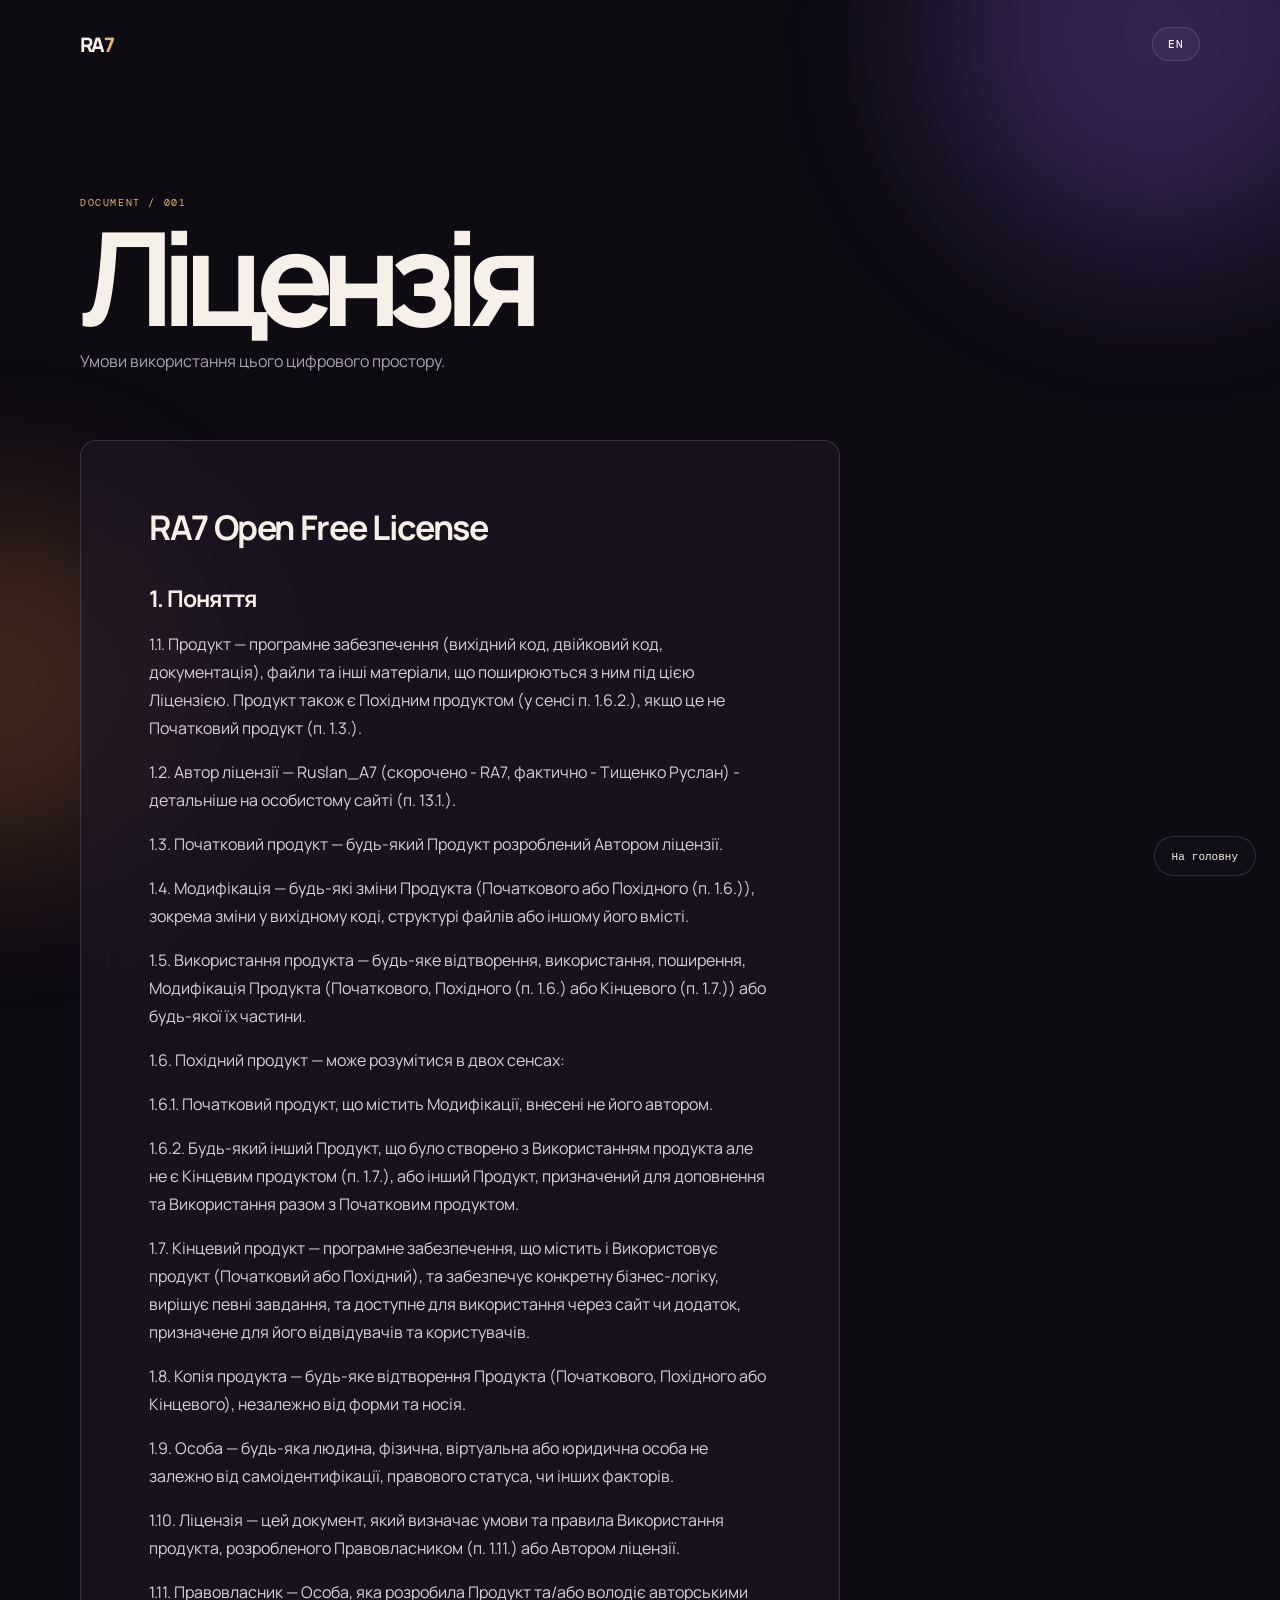
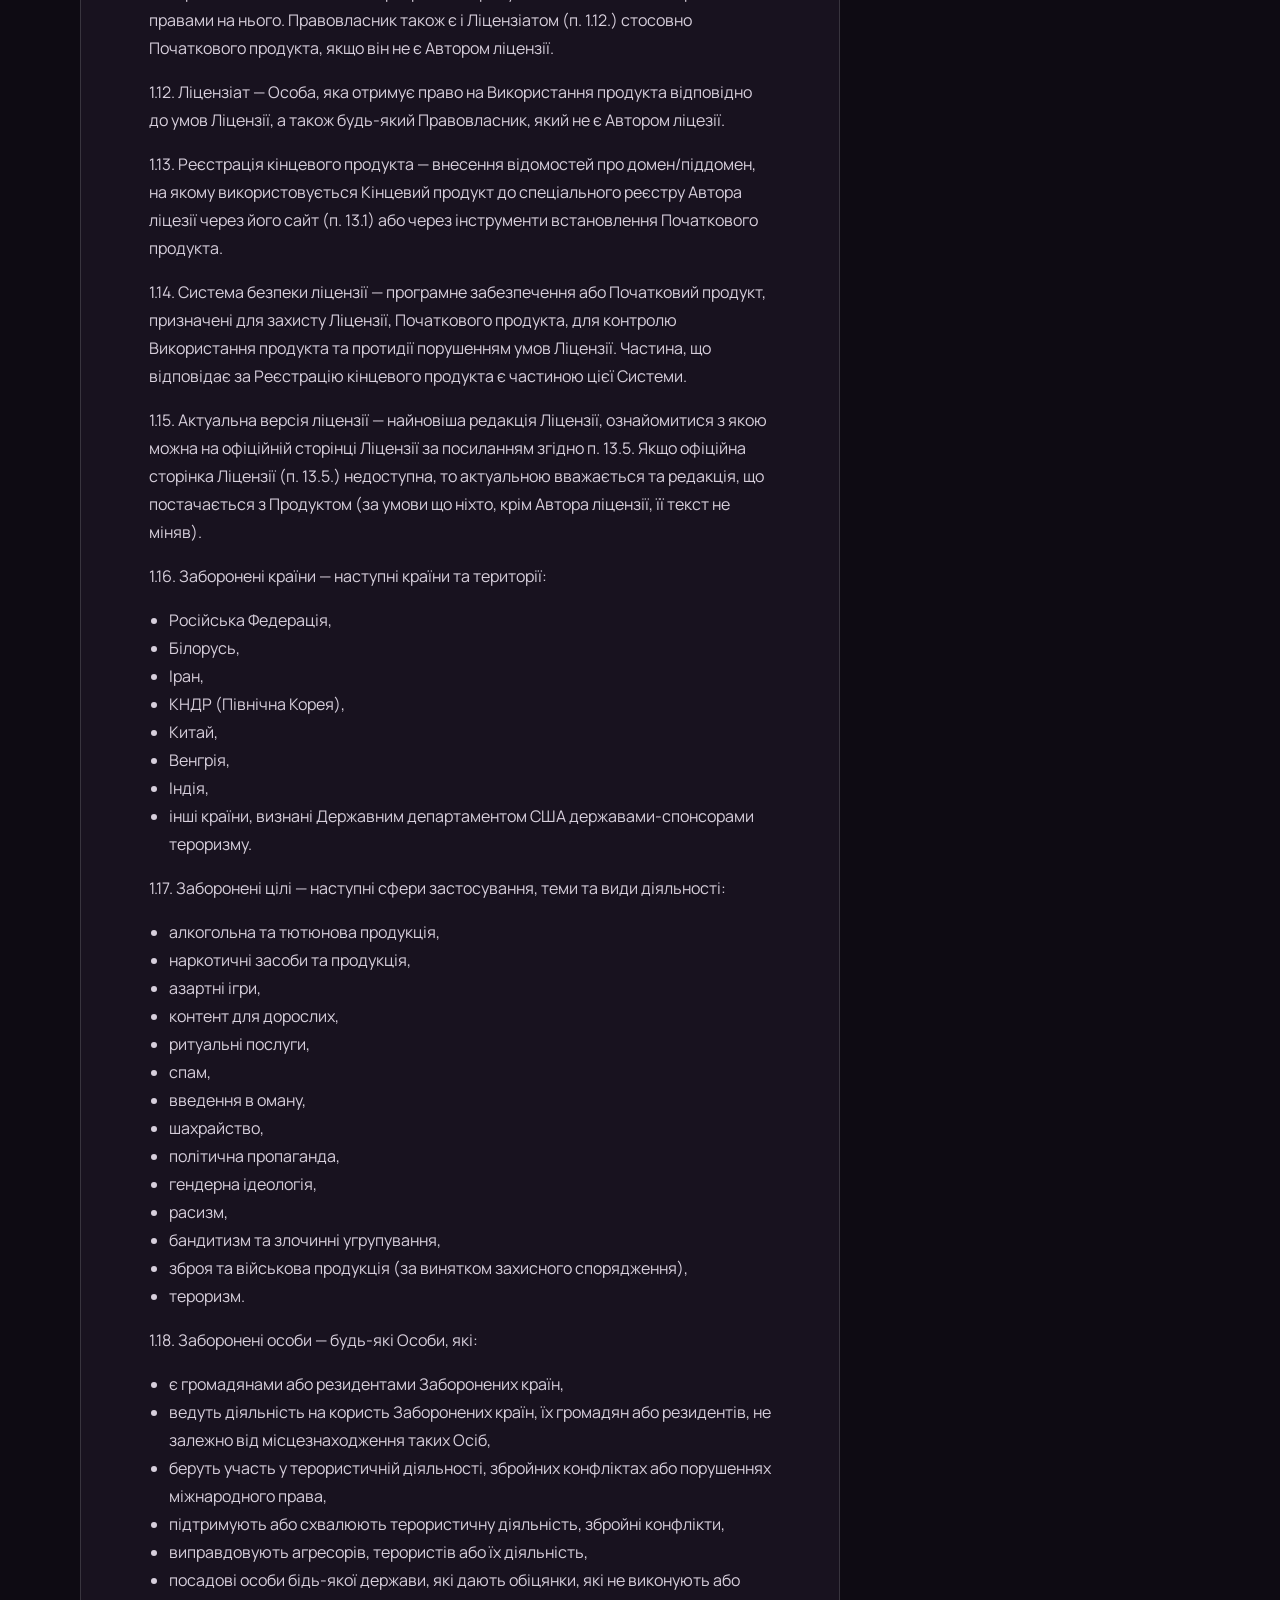
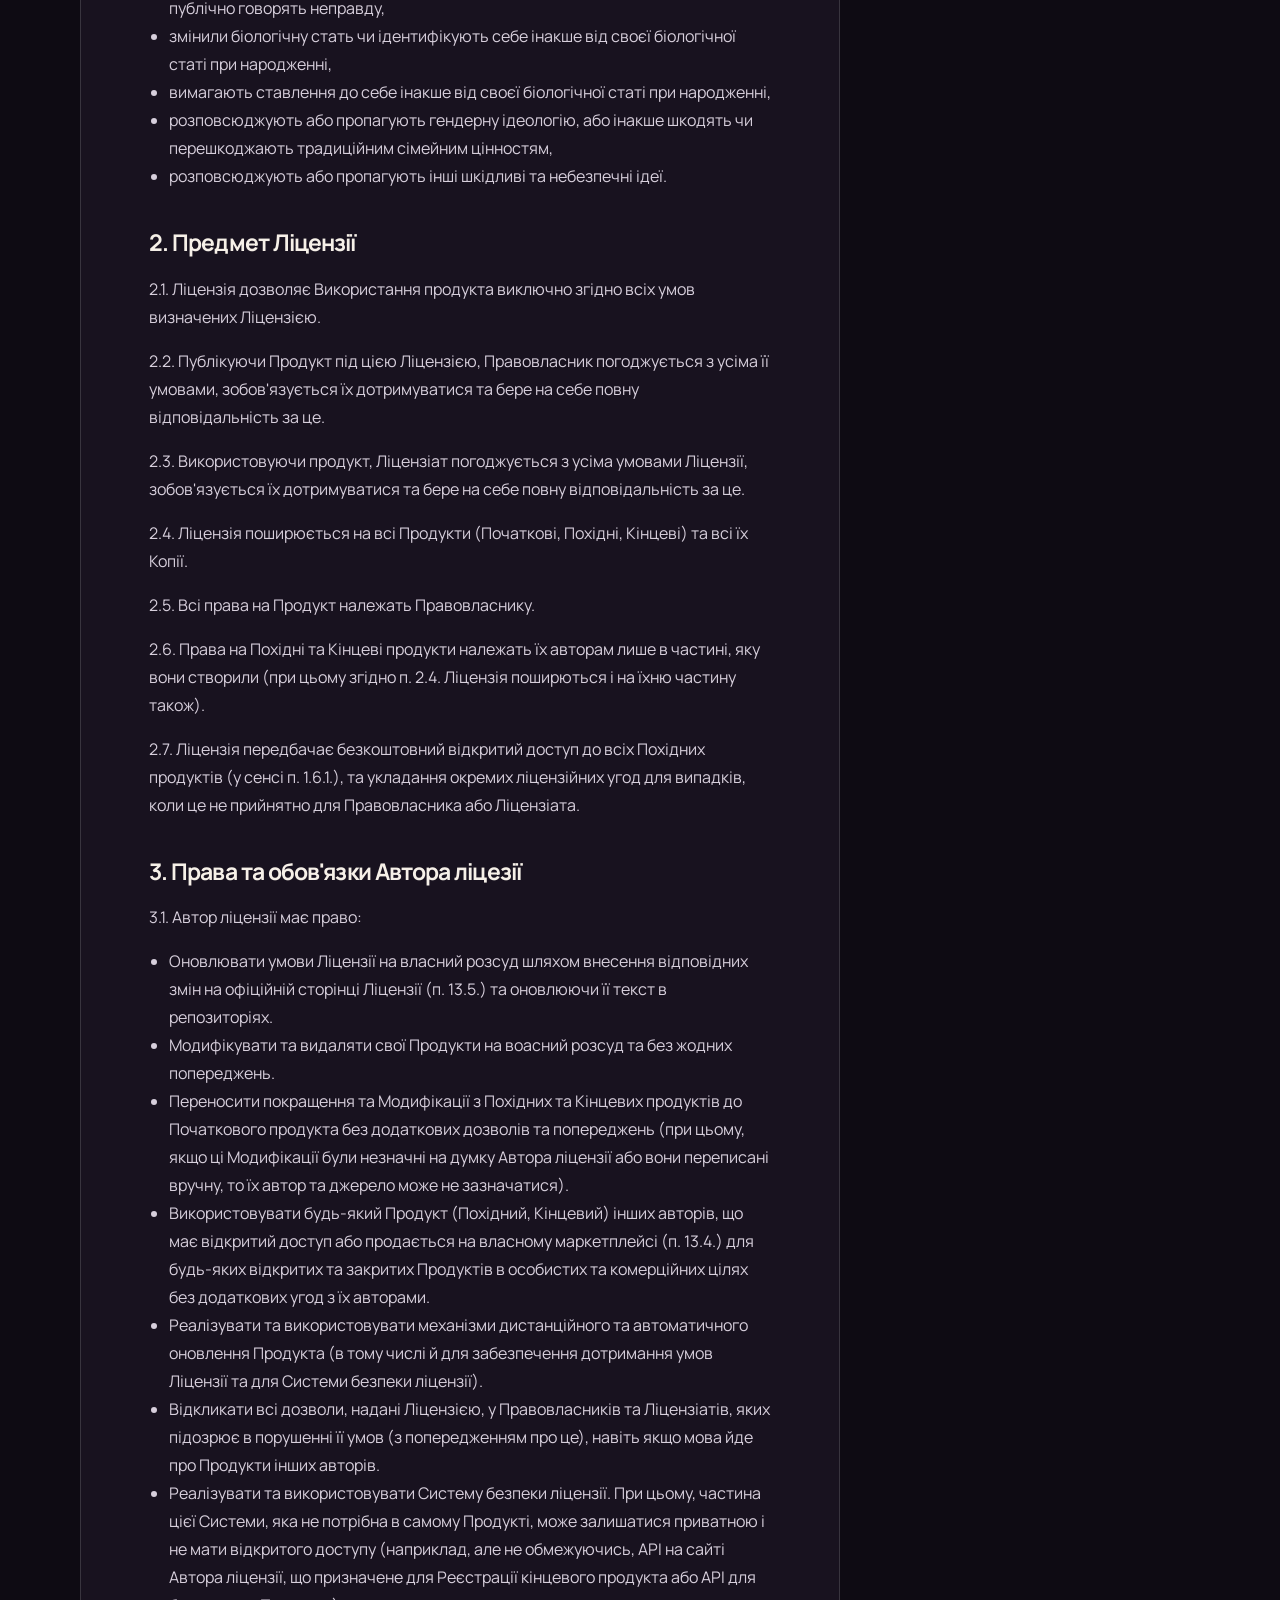
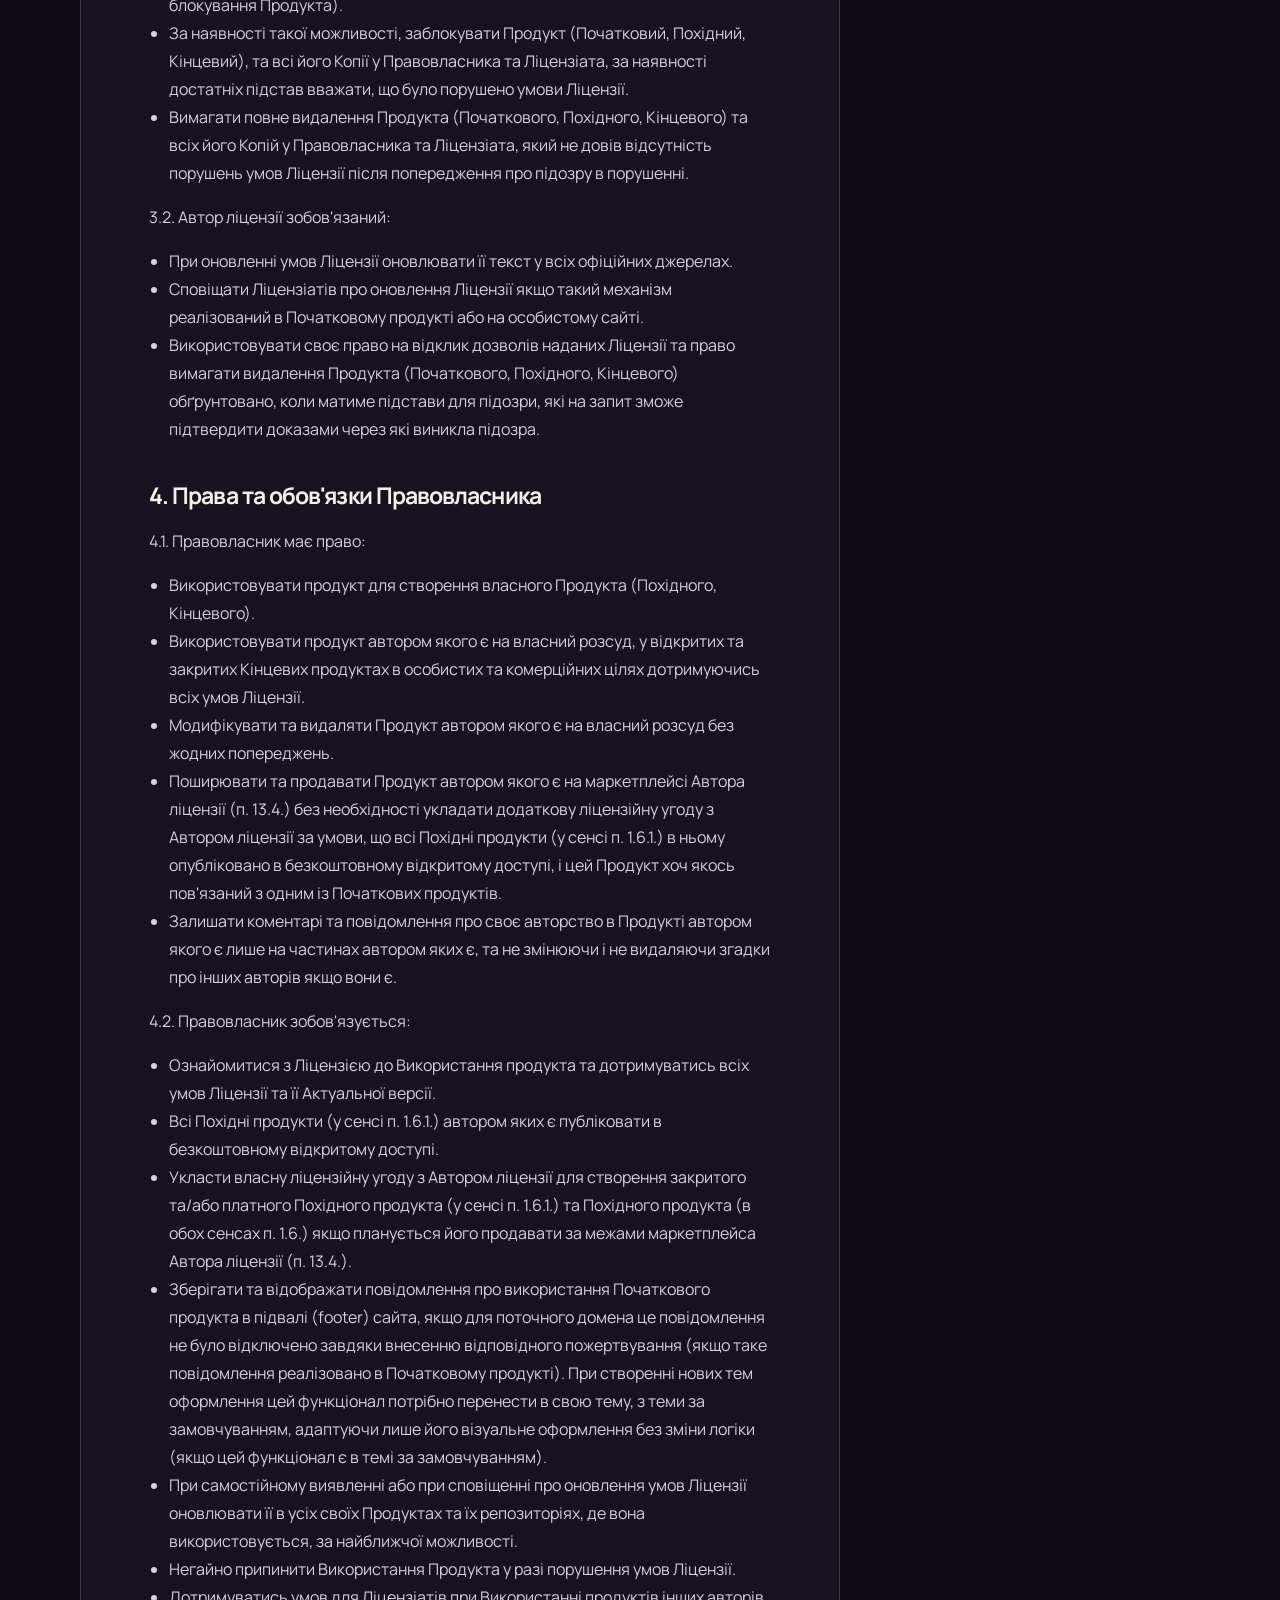
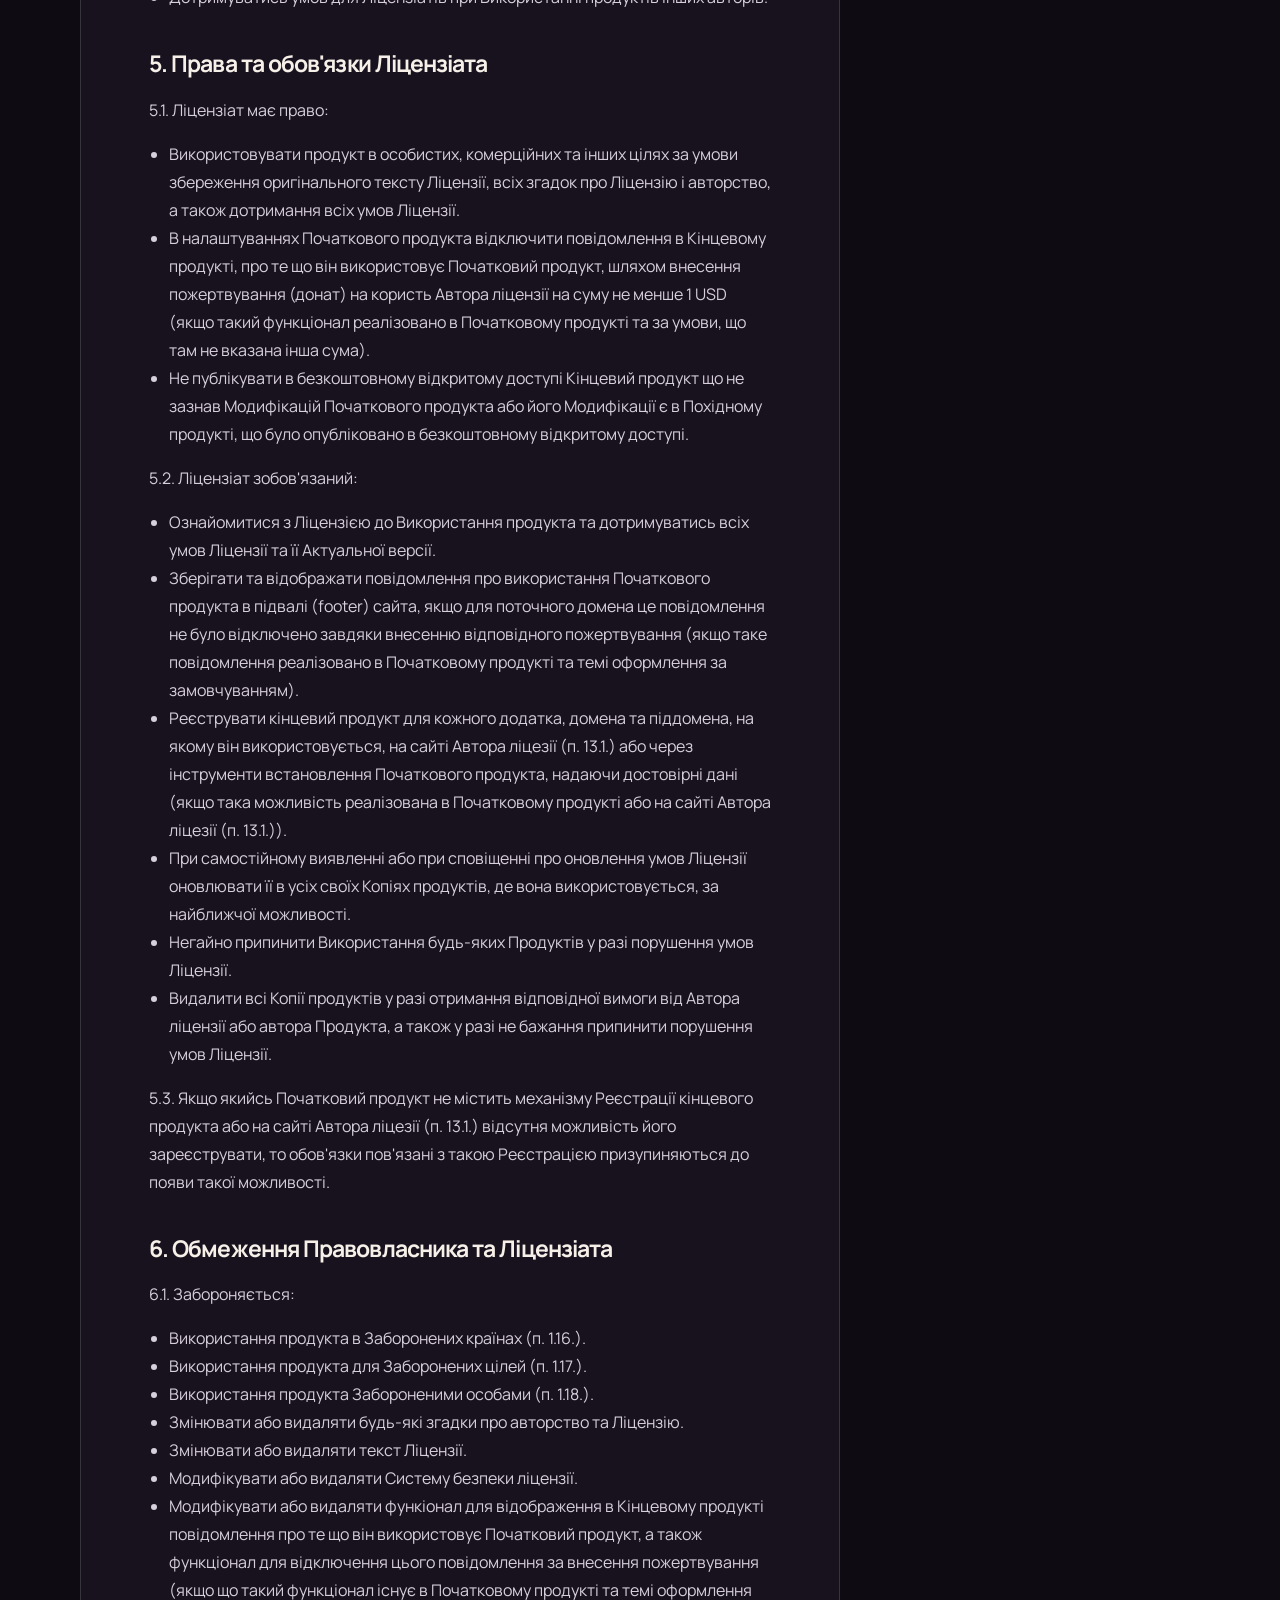
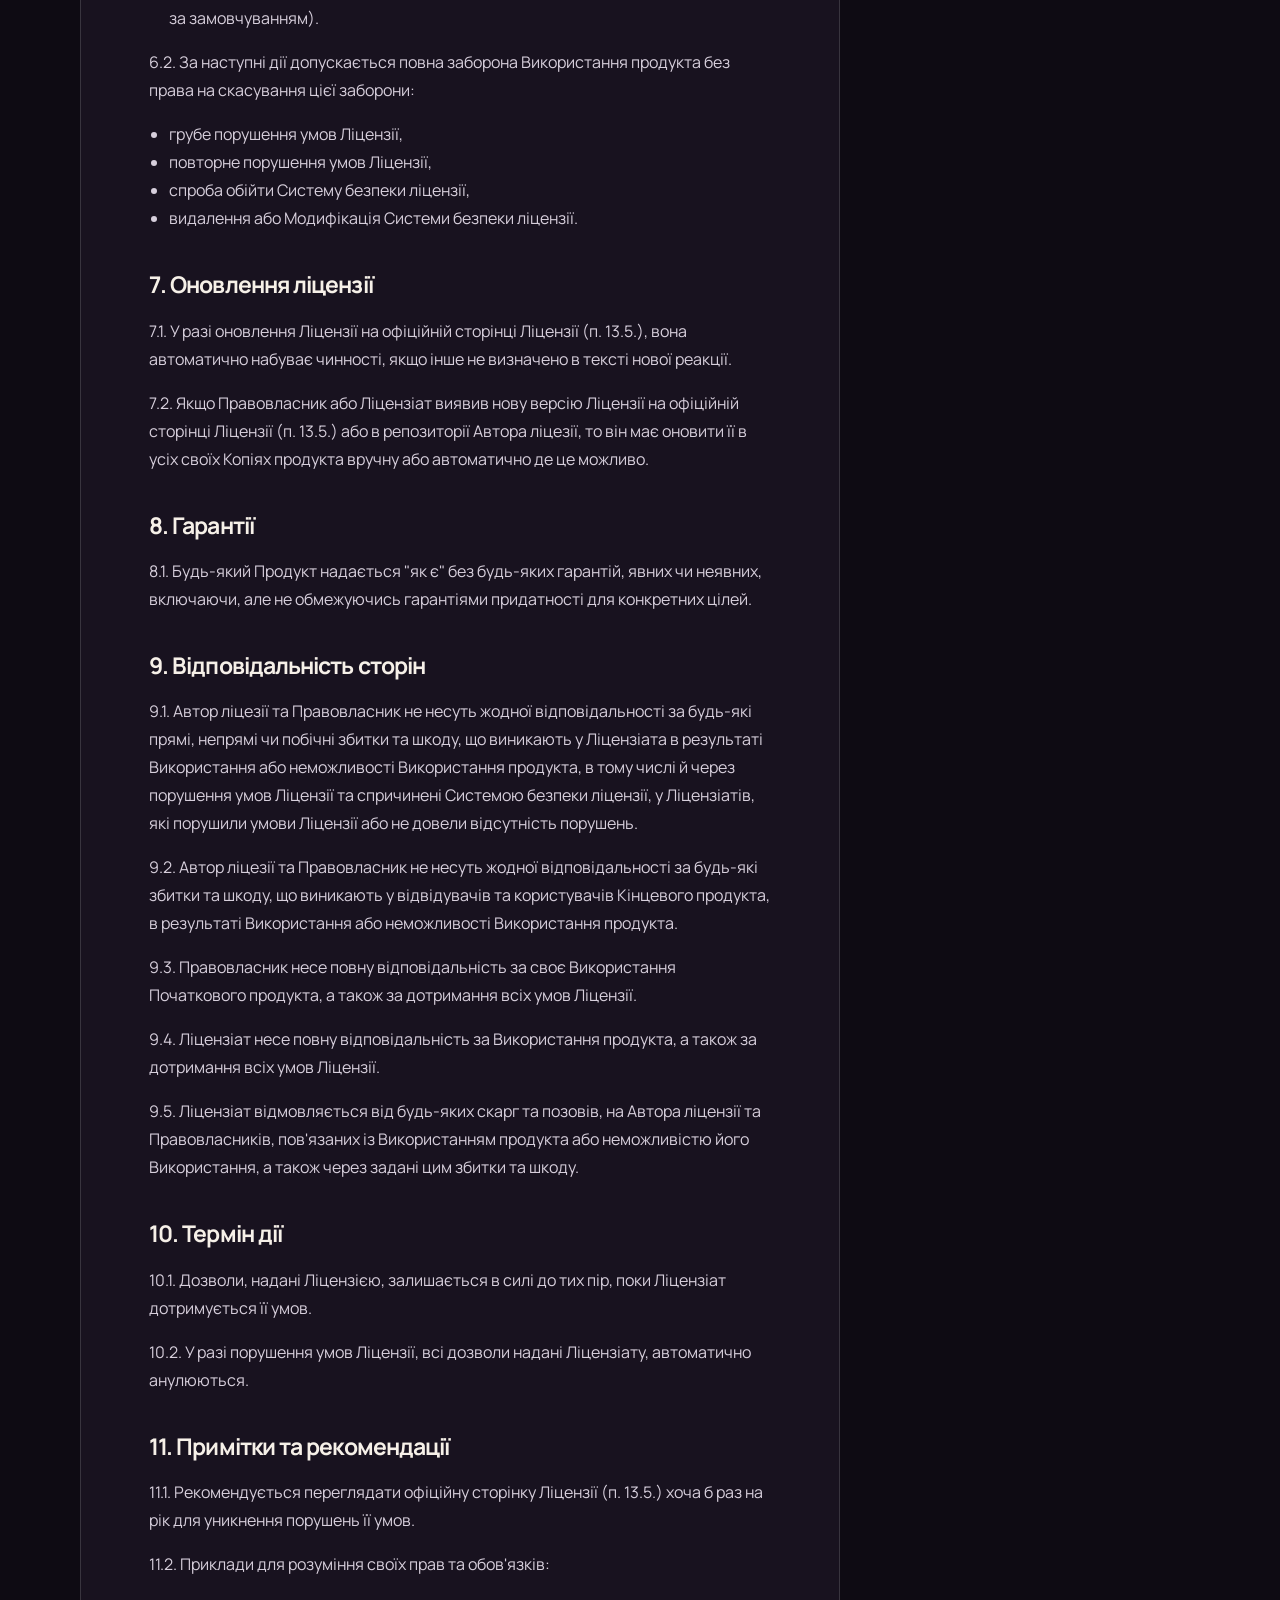
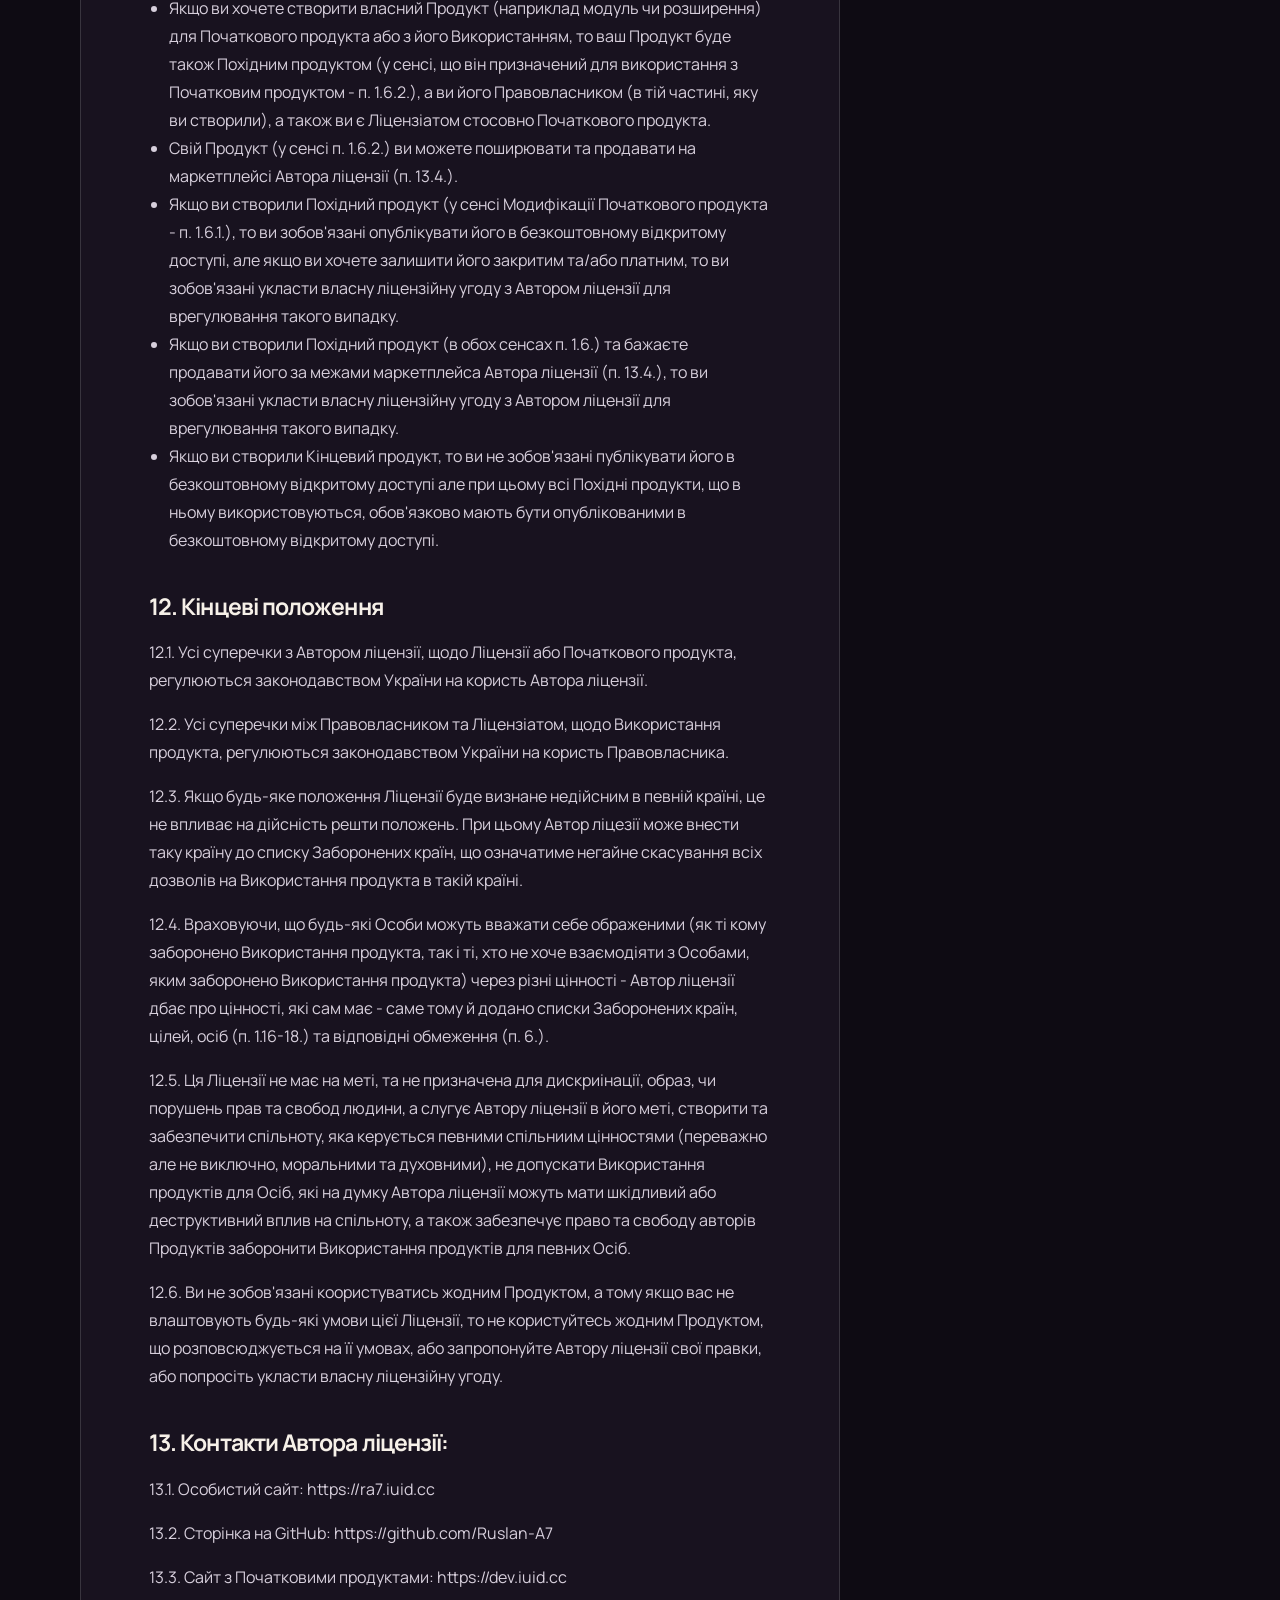
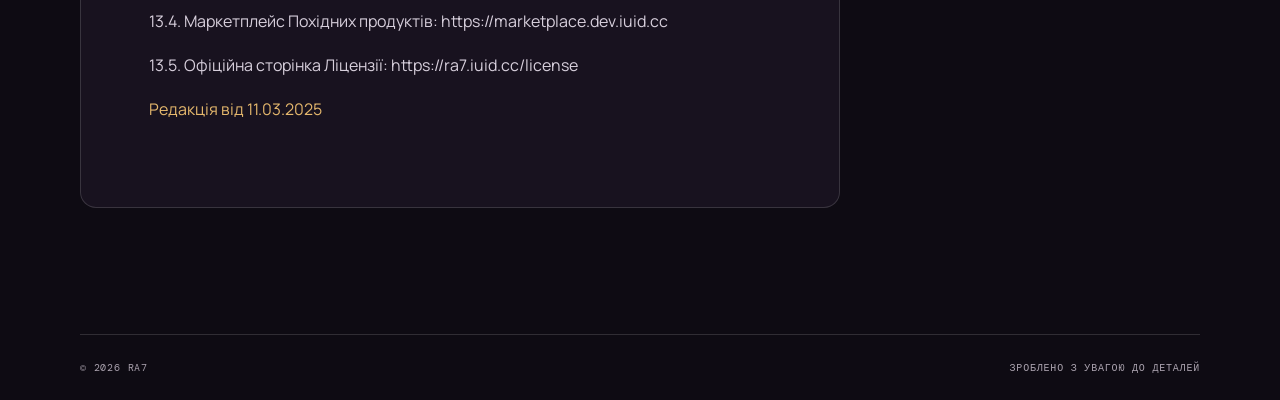
==== license/index.html @ 9a55452e "test" ====
<!doctype html>
<html lang="uk">
<head>
  <meta charset="UTF-8">
  <meta name="viewport" content="width=device-width, initial-scale=1.0">
  <meta name="theme-color" content="#0e0b13">
  <link rel="manifest" href="/manifest.json">
  <link rel="icon" href="/assets/avatar.svg" type="image/svg+xml">
  <link rel="stylesheet" href="/styles.css">
  <title>Ліцензія — RA7</title>
</head>
<body data-page="license">
  <div class="ambient ambient-one"></div>
  <div class="ambient ambient-two"></div>
  <header class="topbar shell">
    <a class="brand" href="/" aria-label="RA7 — головна">RA<span>7</span></a>
    <button class="language-switch" type="button" aria-label="Змінити мову" data-language-toggle>EN</button>
  </header>
  <main class="license-page shell">
    <div class="license-heading"><p class="section-kicker">DOCUMENT / 001</p><h1 data-i18n="licenseTitle">Ліцензія</h1><p data-i18n="licenseIntro">Умови використання цього цифрового простору.</p></div>
    <article class="license-paper" data-license-content><p>Loading...</p></article>
  </main>
  <a class="floating-home" href="/" data-i18n="homeButton">На головну <span>↗</span></a>
  <button class="floating-top" type="button" data-scroll-top aria-label="Вверх">↑ <span data-i18n="topButton">Вверх</span></button>
  <footer class="site-footer shell"><span>© 2026 RA7</span><span data-i18n="footerText">Зроблено з увагою до деталей</span></footer>
  <script src="/app.js" defer></script>
</body>
</html>
---- styles.css ----
@import url('https://fonts.googleapis.com/css2?family=DM+Mono:wght@400;500&family=Manrope:wght@400;500;600;700;800&display=swap');

:root { --ink: #f6f0e8; --muted: #aaa2ae; --bg: #0e0b13; --panel: rgba(31, 24, 39, .66); --line: rgba(255,255,255,.14); --gold: #e5b86d; --violet: #9d6aff; --ease: cubic-bezier(.22,.61,.36,1); }
* { box-sizing: border-box; }
html { scroll-behavior: smooth; }
body { margin: 0; min-width: 320px; color: var(--ink); background: var(--bg); font-family: 'Manrope', sans-serif; overflow-x: hidden; }
a { color: inherit; text-decoration: none; }
button { font: inherit; color: inherit; }
.shell { width: min(1120px, calc(100% - 48px)); margin: 0 auto; }
.ambient { position: fixed; z-index: -1; pointer-events: none; filter: blur(80px); opacity: .25; border-radius: 50%; }
.ambient-one { width: 35vw; height: 35vw; top: -15vw; right: -8vw; background: var(--violet); }
.ambient-two { width: 28vw; height: 28vw; bottom: 4vh; left: -14vw; background: #d77c39; }
.topbar { height: 88px; display: flex; justify-content: space-between; align-items: center; position: relative; z-index: 2; }
.brand { font-size: 20px; font-weight: 800; letter-spacing: -.08em; }
.brand span { color: var(--gold); }
.language-switch { cursor: pointer; border: 1px solid var(--line); background: rgba(255,255,255,.04); border-radius: 99px; padding: 9px 15px; font: 500 11px 'DM Mono', monospace; letter-spacing: .1em; transition: .25s ease; }
.language-switch:hover { border-color: var(--gold); color: var(--gold); }
.card-scroll { height: 185vh; }
.card-stage { position: sticky; top: 0; height: 100vh; display: grid; place-items: center; perspective: 1800px; }
.card-hint { position: absolute; top: 16vh; color: var(--muted); font: 10px 'DM Mono', monospace; letter-spacing: .14em; text-transform: uppercase; transition: opacity .4s; }
.profile-card { width: min(460px, calc(100vw - 48px)); aspect-ratio: .69; position: relative; transform-style: preserve-3d; transform: rotateY(calc(var(--turn, 0) * 180deg)) rotateX(calc(var(--tilt, 0) * 1deg)) translateY(calc(var(--lift, 0) * -1px)); transition: transform .1s linear; }
.card-face { position: absolute; inset: 0; border: 1px solid rgba(255,255,255,.22); border-radius: 22px; overflow: hidden; backface-visibility: hidden; display: flex; flex-direction: column; padding: 28px; background: linear-gradient(145deg, rgba(68,49,84,.72), rgba(16,13,21,.86)); box-shadow: 0 35px 90px rgba(0,0,0,.42), inset 0 1px 0 rgba(255,255,255,.1); }
.card-face::after { content: ''; position: absolute; inset: 0; opacity: .11; pointer-events: none; background-image: linear-gradient(120deg, transparent 28%, rgba(255,255,255,.5) 50%, transparent 72%); background-size: 250% 100%; animation: sheen 8s var(--ease) infinite; }
.card-back { transform: rotateY(180deg); background: linear-gradient(145deg, rgba(28,23,39,.95), rgba(57,38,54,.78)); }
.card-noise { position: absolute; inset: 0; opacity: .07; background-image: url("data:image/svg+xml,%3Csvg viewBox='0 0 180 180' xmlns='http://www.w3.org/2000/svg'%3E%3Cfilter id='n'%3E%3CfeTurbulence type='fractalNoise' baseFrequency='.8' numOctaves='3' stitchTiles='stitch'/%3E%3C/filter%3E%3Crect width='100%25' height='100%25' filter='url(%23n)' opacity='.55'/%3E%3C/svg%3E"); pointer-events: none; }
.card-topline, .card-footer { position: relative; z-index: 1; display: flex; justify-content: space-between; font: 10px 'DM Mono', monospace; letter-spacing: .1em; color: rgba(246,240,232,.62); }
.portrait-wrap { position: relative; z-index: 1; width: 158px; height: 158px; margin: auto auto 28px; border: 1px solid rgba(229,184,109,.6); padding: 8px; border-radius: 50%; box-shadow: 0 0 0 10px rgba(229,184,109,.06), 0 20px 55px rgba(0,0,0,.35); }
.portrait-wrap img { display: block; width: 100%; height: 100%; border-radius: 50%; object-fit: cover; }
.identity { position: relative; z-index: 1; }
.eyebrow, .section-kicker { margin: 0 0 12px; color: var(--gold); font: 10px 'DM Mono', monospace; letter-spacing: .16em; text-transform: uppercase; }
h1, h2, p { margin-top: 0; }
.identity h1 { margin: 0; font-size: clamp(44px, 8vw, 68px); line-height: .92; letter-spacing: -.08em; }
.handle { margin: 14px 0 0; color: var(--muted); font: 12px 'DM Mono', monospace; }
.card-footer { margin-top: auto; align-items: center; }
.status-dot { width: 7px; height: 7px; display: block; border-radius: 50%; background: #b4e58e; box-shadow: 0 0 12px #b4e58e; }
.back-content { position: relative; z-index: 1; margin: auto 0; }
.back-content h2 { margin: 0 0 24px; font-size: clamp(30px, 5vw, 43px); line-height: 1.03; letter-spacing: -.07em; }
em { color: var(--gold); font-style: normal; }
.bio { max-width: 320px; color: var(--muted); font-size: 13px; line-height: 1.65; }
.contacts { margin-top: 30px; border-top: 1px solid var(--line); }
.contacts a { display: flex; justify-content: space-between; padding: 13px 0; border-bottom: 1px solid var(--line); font-size: 12px; transition: color .2s; }
.contacts a:hover, .text-link:hover { color: var(--gold); }
.scroll-progress { position: absolute; right: 0; bottom: 16vh; height: 1px; width: 90px; background: var(--line); }
.scroll-progress span { display: block; width: 0; height: 100%; background: var(--gold); }
.under-card { min-height: 70vh; padding: 16vh 0 10vh; border-top: 1px solid var(--line); }
.under-card h2 { max-width: 600px; margin-bottom: 25px; font-size: clamp(44px, 8vw, 92px); line-height: .92; letter-spacing: -.09em; }
.under-card > p:not(.section-kicker) { max-width: 360px; color: var(--muted); line-height: 1.65; font-size: 14px; }
.text-link { display: inline-flex; gap: 32px; margin-top: 34px; padding-bottom: 8px; border-bottom: 1px solid var(--gold); font: 12px 'DM Mono', monospace; }
.site-footer { display: flex; justify-content: space-between; padding: 26px 0; color: var(--muted); border-top: 1px solid var(--line); font: 10px 'DM Mono', monospace; letter-spacing: .08em; text-transform: uppercase; }
.license-page { min-height: calc(100vh - 150px); padding: 12vh 0 14vh; }
.license-heading { max-width: 720px; margin-bottom: 68px; }
.license-heading h1 { margin-bottom: 18px; font-size: clamp(56px, 11vw, 130px); line-height: .85; letter-spacing: -.1em; }
.license-heading > p:last-child { color: var(--muted); }
.license-paper { max-width: 760px; padding: clamp(28px, 6vw, 68px); border: 1px solid var(--line); border-radius: 16px; background: var(--panel); backdrop-filter: blur(20px); line-height: 1.75; color: #d7cfdc; }
.license-paper h1, .license-paper h2, .license-paper h3 { color: var(--ink); line-height: 1.1; letter-spacing: -.04em; }
.license-paper h1 { font-size: 34px; } .license-paper h2 { margin-top: 40px; font-size: 23px; }
.license-paper a { color: var(--gold); text-decoration: underline; text-underline-offset: 4px; }
.license-paper ul { padding-left: 20px; }
.floating-home, .floating-top { position: fixed; right: 24px; z-index: 3; display: inline-flex; gap: 15px; align-items: center; border: 1px solid var(--line); border-radius: 99px; background: rgba(18,14,24,.8); backdrop-filter: blur(16px); padding: 12px 17px; font: 11px 'DM Mono', monospace; transition: .25s ease; }
.floating-home { bottom: 24px; } .floating-top { bottom: 76px; cursor: pointer; opacity: 0; transform: translateY(10px); pointer-events: none; } .floating-top.is-visible { opacity: 1; transform: none; pointer-events: auto; }
.floating-home:hover, .floating-top:hover { border-color: var(--gold); color: var(--gold); }
@keyframes sheen { 0%, 35% { background-position: 150% 0; } 65%, 100% { background-position: -150% 0; } }
@media (max-width: 600px) { .shell { width: min(100% - 32px, 1120px); } .topbar { height: 72px; } .card-face { padding: 22px; } .portrait-wrap { width: 125px; height: 125px; } .card-hint { top: 11vh; } .scroll-progress { right: 16px; bottom: 12vh; width: 60px; } .site-footer { gap: 20px; flex-direction: column; } .license-page { padding-top: 8vh; } .license-heading { margin-bottom: 40px; } .floating-home, .floating-top { right: 16px; } }
@media (prefers-reduced-motion: reduce) { html { scroll-behavior: auto; } *, *::before, *::after { animation-duration: .01ms !important; transition-duration: .01ms !important; } }
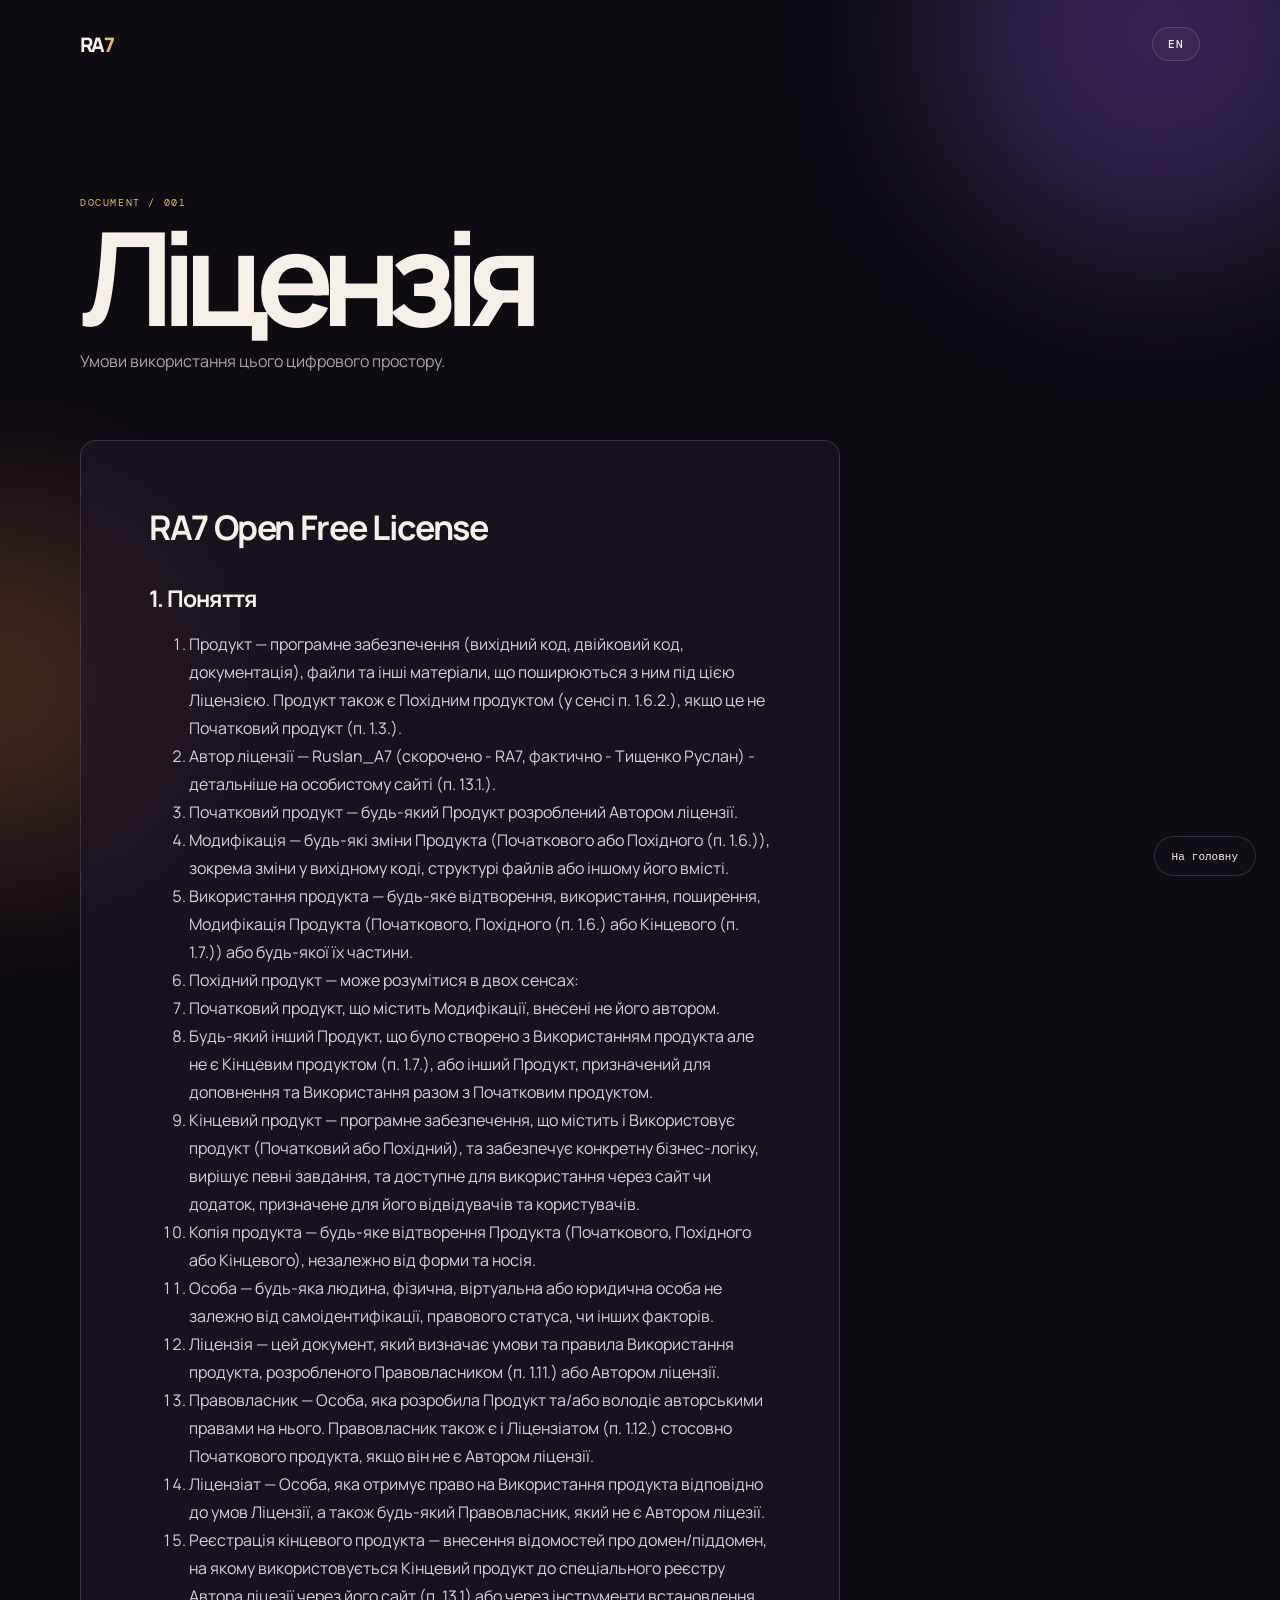
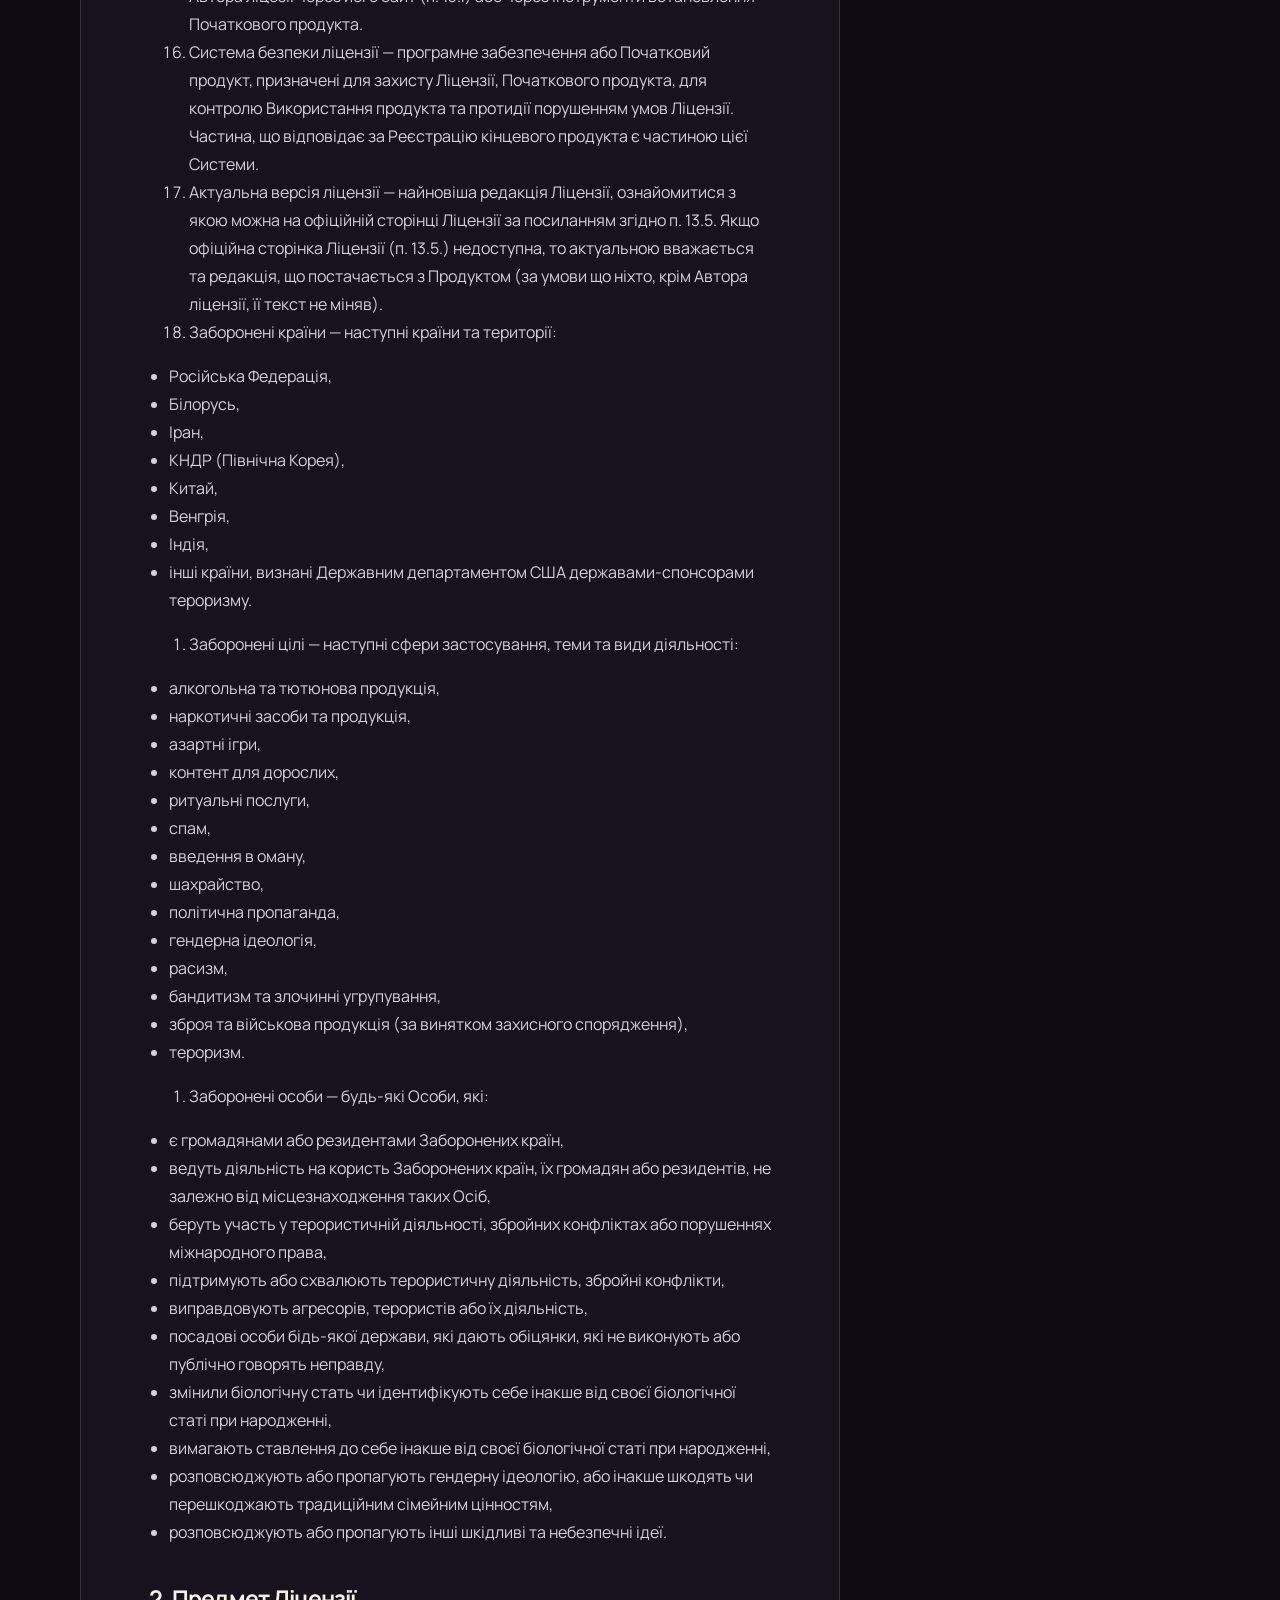
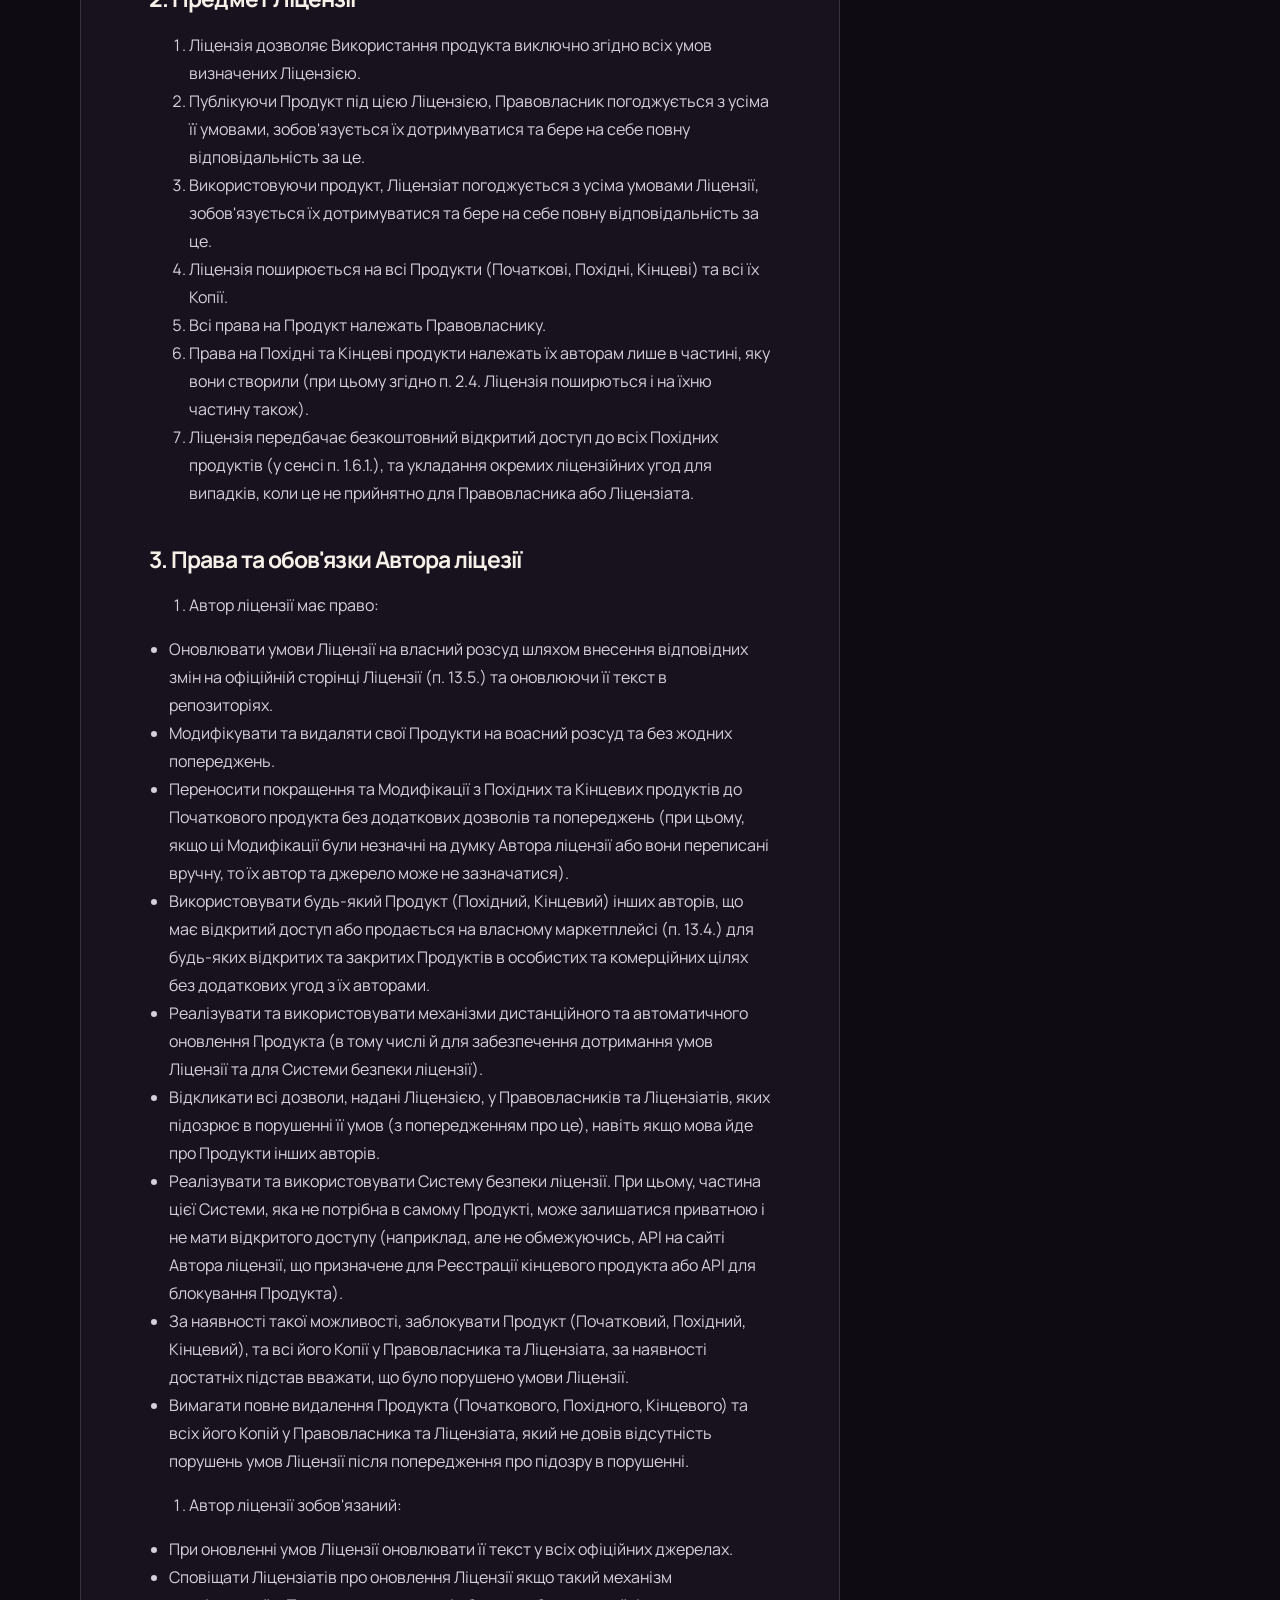
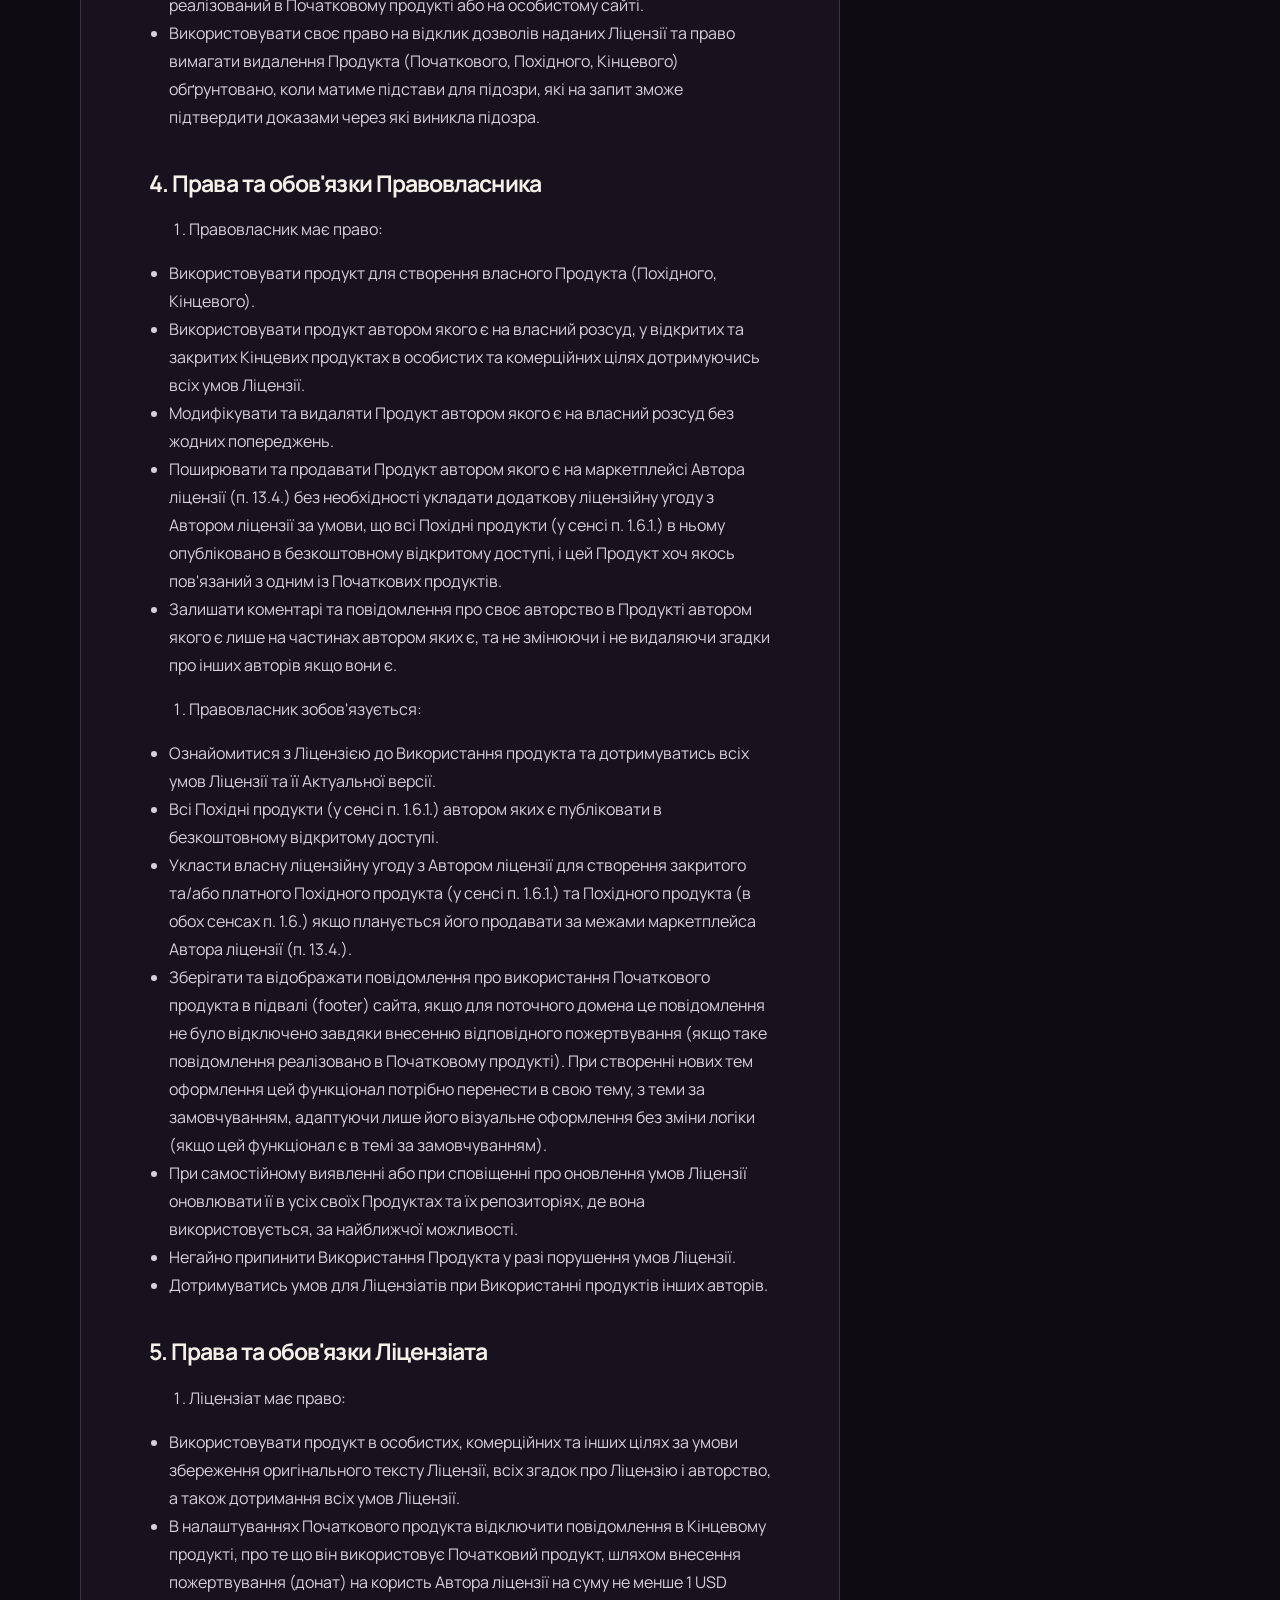
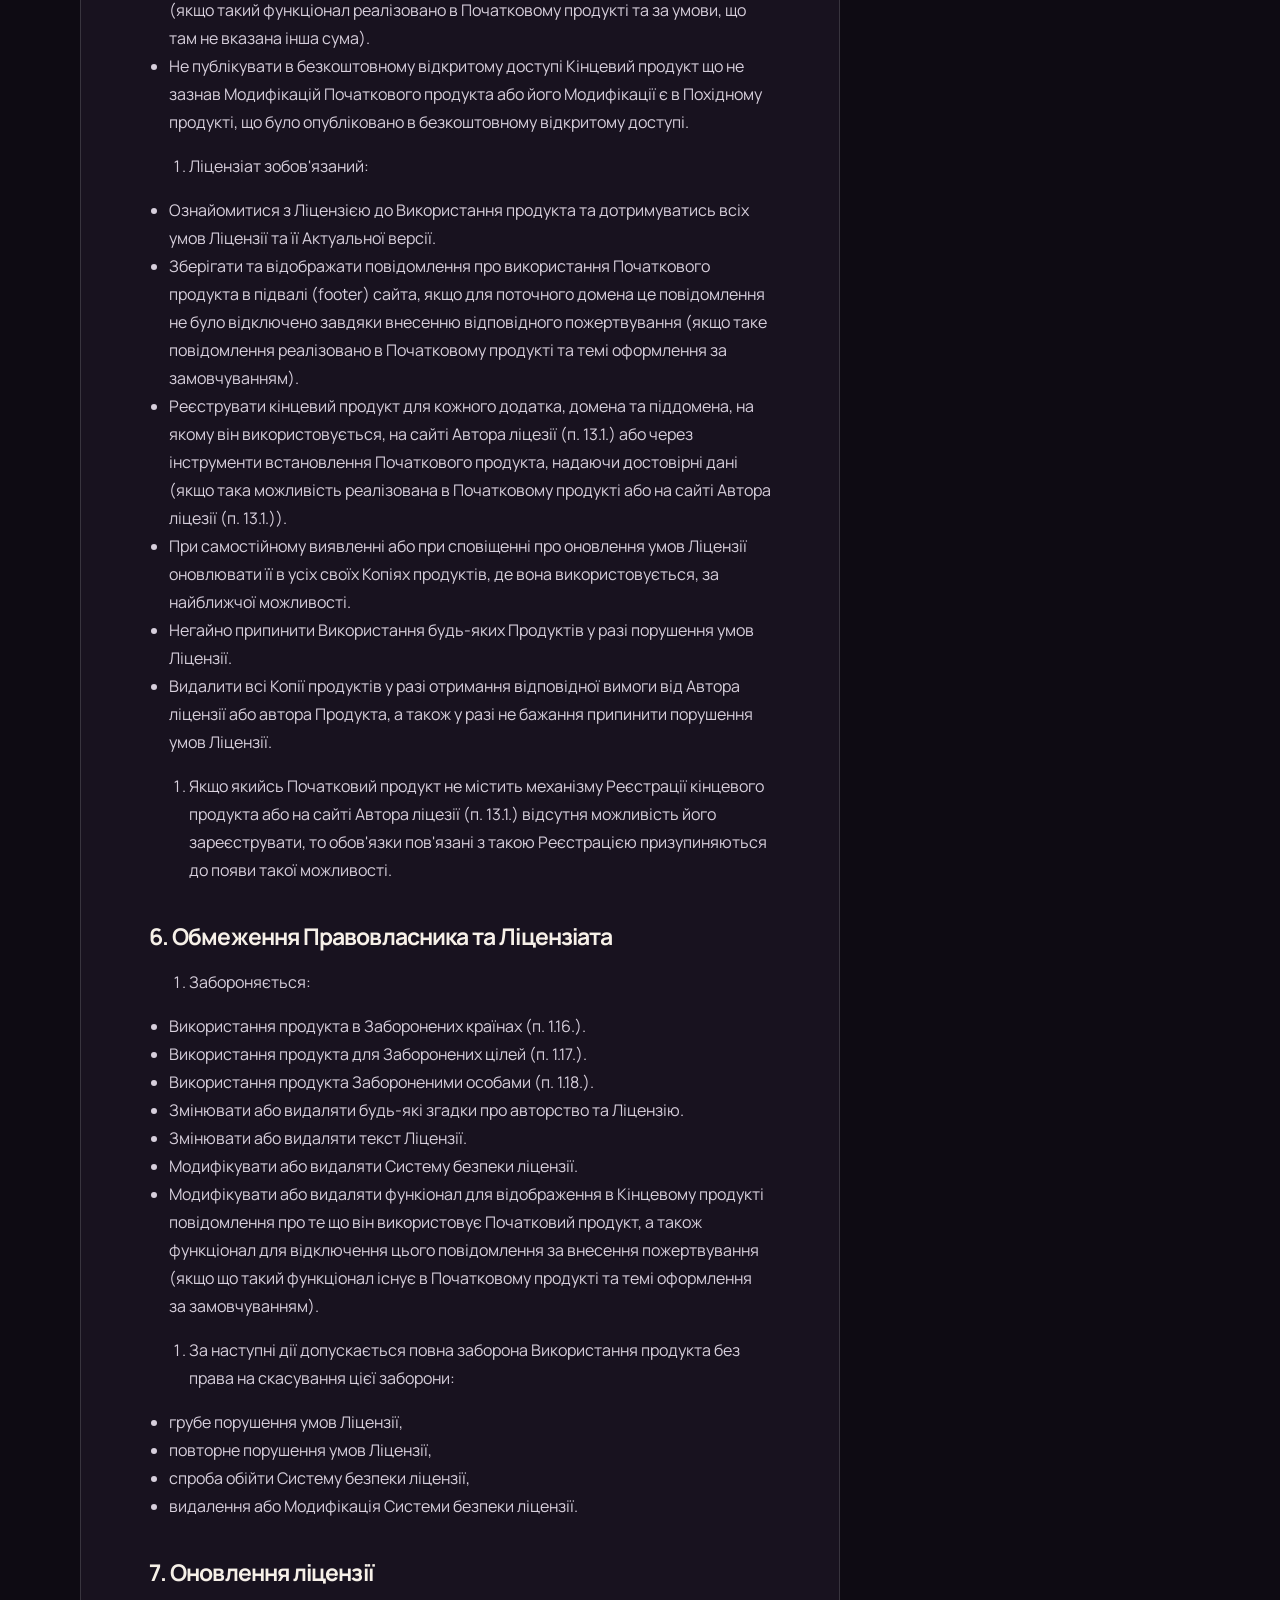
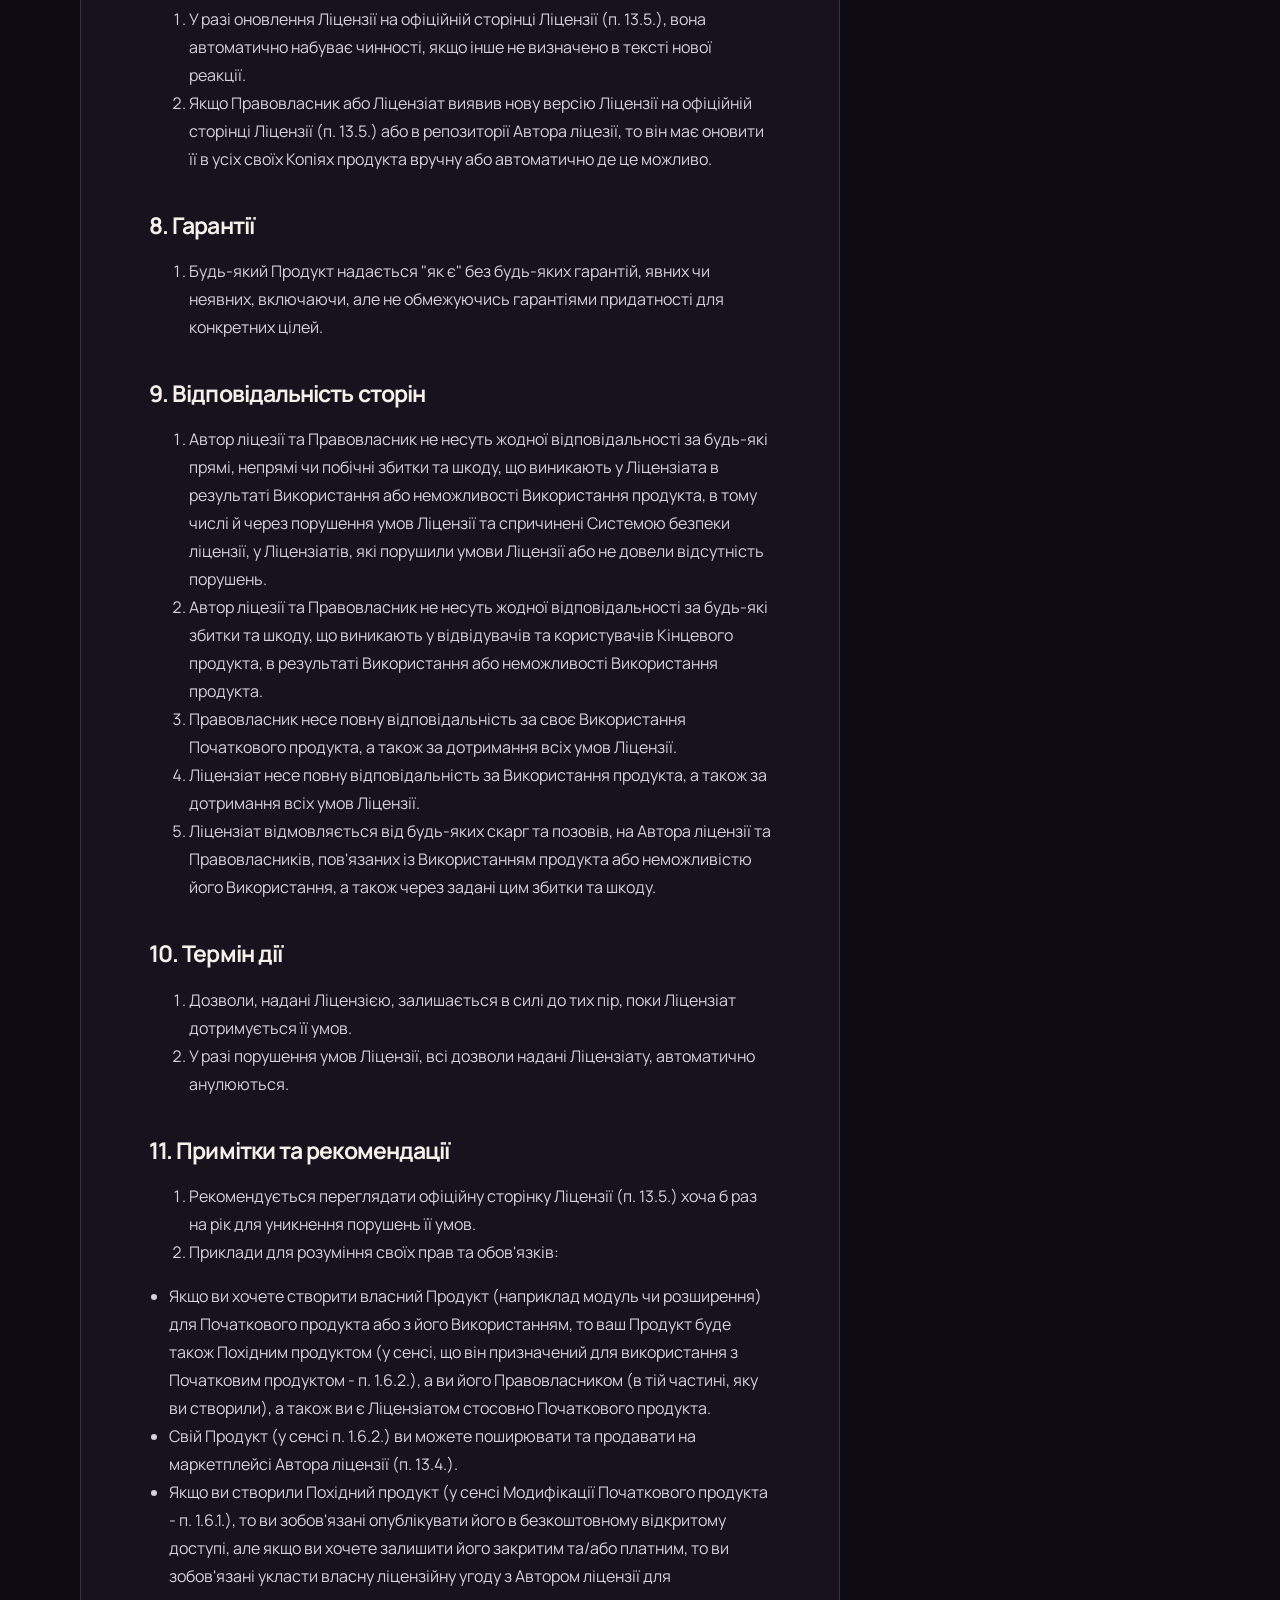
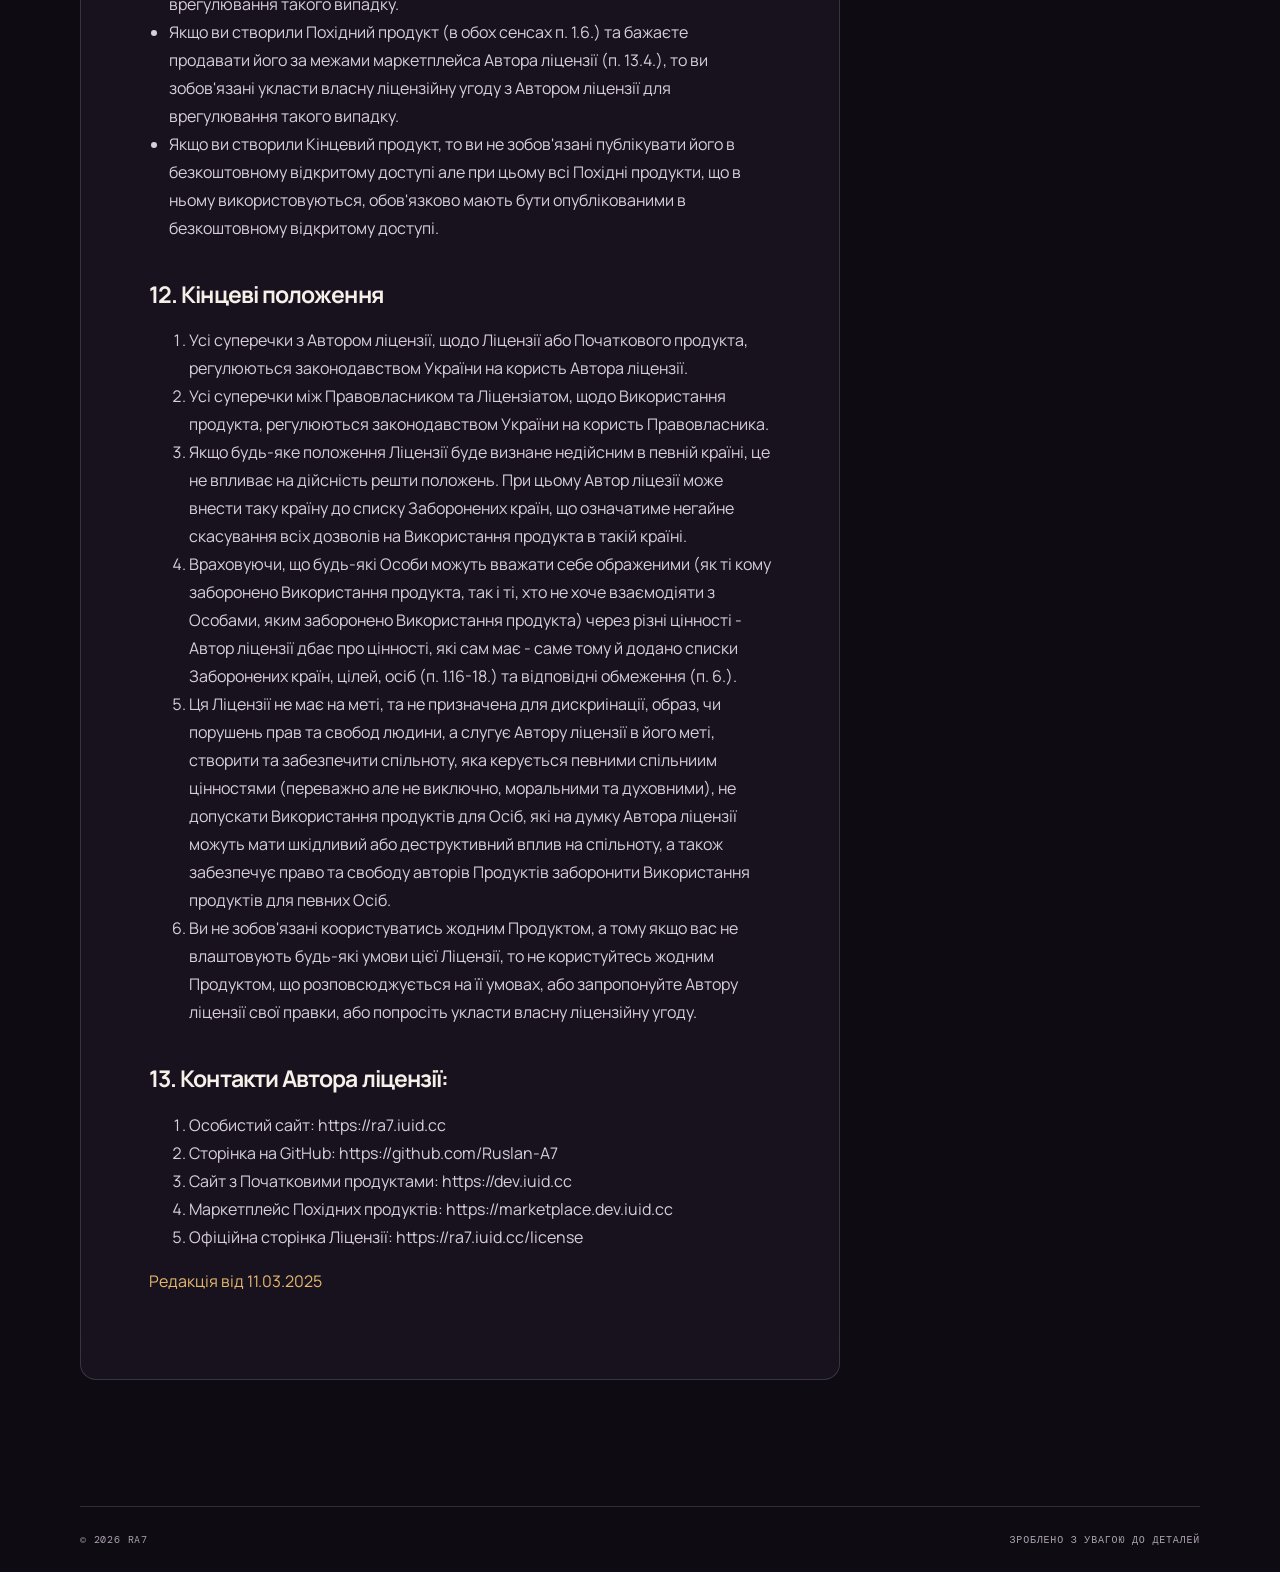
==== commit 1fbb688a: "test" ====
--- a/license/index.html
+++ b/license/index.html
@@ -23,6 +23,6 @@
   <a class="floating-home" href="/" data-i18n="homeButton">На головну <span>↗</span></a>
   <button class="floating-top" type="button" data-scroll-top aria-label="Вверх">↑ <span data-i18n="topButton">Вверх</span></button>
   <footer class="site-footer shell"><span>© 2026 RA7</span><span data-i18n="footerText">Зроблено з увагою до деталей</span></footer>
-  <script src="/app.js" defer></script>
+  <script src="/app.js?v=5" defer></script>
 </body>
 </html>
